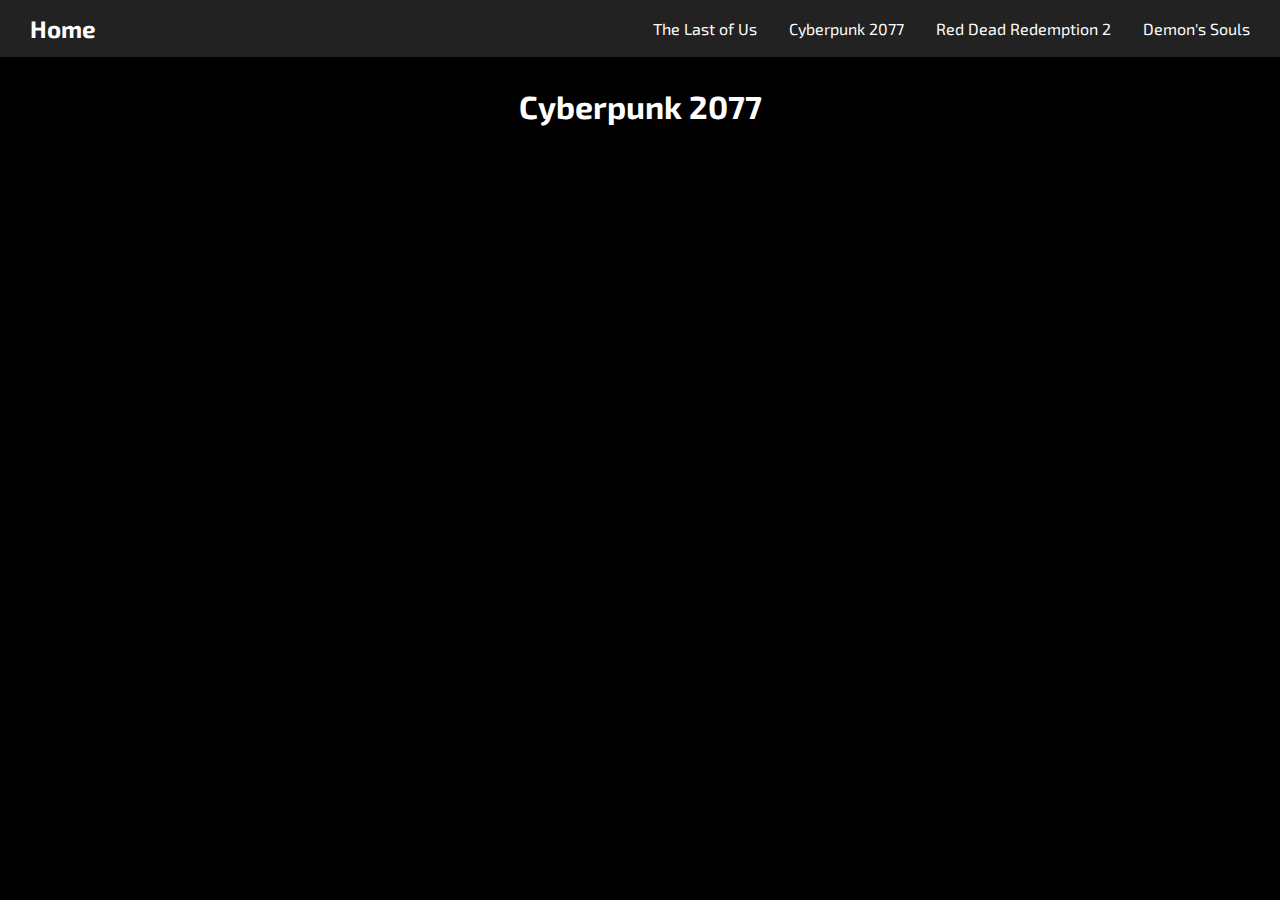
==== public/CP2077.html @ 71cb9b14 "Further cleaned up structure, Started new pages" ====
<!DOCTYPE html>
<html lang="en-us" dir="ltr">

<head>

<meta charset="UTF-8">
<meta name="viewport" content="width=device-width, initial-scale=1.0">
<title>Cyberpunk 2077 Screenshots</title>
<link rel="preconnect" href="https://fonts.googleapis.com">
<link rel="preconnect" href="https://fonts.gstatic.com" crossorigin>
<link href="https://fonts.googleapis.com/css2?family=Exo+2:ital,wght@0,100..900;1,100..900&family=Roboto:ital,wght@0,100;0,300;0,400;0,500;0,700;0,900;1,100;1,300;1,400;1,500;1,700;1,900&display=swap" rel="stylesheet">
<link href="../styles.css" rel="stylesheet">
<link rel="stylesheet" href="https://cdnjs.cloudflare.com/ajax/libs/font-awesome/4.7.0/css/font-awesome.min.css">

</head>

<body>

<div class="navbar"><ul>
    <li class="home"><a href="../index.html">Home</a></li>
    <li><a href="./public/TLOU.html">The Last of Us</a></li>
    <li><a href="./public/CP2077.html">Cyberpunk 2077</a></li>
    <li><a href="./public/RDR2.html">Red Dead Redemption 2</a></li>
    <li><a href="./public/DSouls.html">Demon's Souls</a></li>
</ul></div>

<h1>Cyberpunk 2077</h1>

<div class="gallery">
    
</div>
    
</body>

</html>
---- styles.css ----
* {
    box-sizing: border-box;
  }

body {
    background-color: black;
    font-family: "exo 2", sans-serif;
    margin: 0;
    padding: 0;
}

h1 {
    color: white;
    text-align: center;
    margin: 30px 0px;
}

ul {
    display: flex;
    flex: 1;
    list-style-type: none;
    align-items: center;
    margin: 0;
    padding: 14px;
    background-color: #222;
}

li a {
    color: white;
    padding: 14px 16px;
    text-decoration: none;
}
  
li a:hover {
    background-color: #111;
}

img {
    width: 100%;
    height: auto;
}

.gallery {
    display: grid;
    grid-template: 1fr / 1fr 1fr;
    place-items: center;
}

.gallery a {
    width: 100%;
    padding: 10px;
}

.home {
    margin-right: auto;
    font-weight: bold;
    font-size: 24px;
}

.container {
    position: relative;
    width: 60%;
    height: auto;
    margin: auto;
}

.mySlides {
    display: none;
}
  
.cursor {
    cursor: pointer;
}
  
.prev,
.next {
    cursor: pointer;
    position: absolute;
    top: 40%;
    width: auto;
    padding: 16px;
    margin-top: -50px;
    color: white;
    font-weight: bold;
    font-size: 20px;
    border-radius: 0 3px 3px 0;
    user-select: none;
    -webkit-user-select: none;
}
  
.next {
    right: 0;
    border-radius: 3px 0 0 3px;
}
  
.prev:hover,
.next:hover {
    background-color: rgba(0, 0, 0, 0.8);
}
  
.caption-container {
    text-align: center;
    background-color: #222;
    padding: 2px 16px;
    color: white;
}
  
.row:after {
    content: "";
    display: table;
    clear: both;
}
  
.column {
    float: left;
    width: 25%;
}

.demo {
    opacity: 0.6;
}
  
.active,
  .demo:hover {
    opacity: 1;
}

@media only screen and (max-width: 768px) {
    .navbar {
        display: none;
    }

    .container {
        width: 100%;
    }

    .gallery {
        display: block;
    }
  }

@media only screen and (max-width: 992px) {
    .container {
        width: 80%;
    }
}
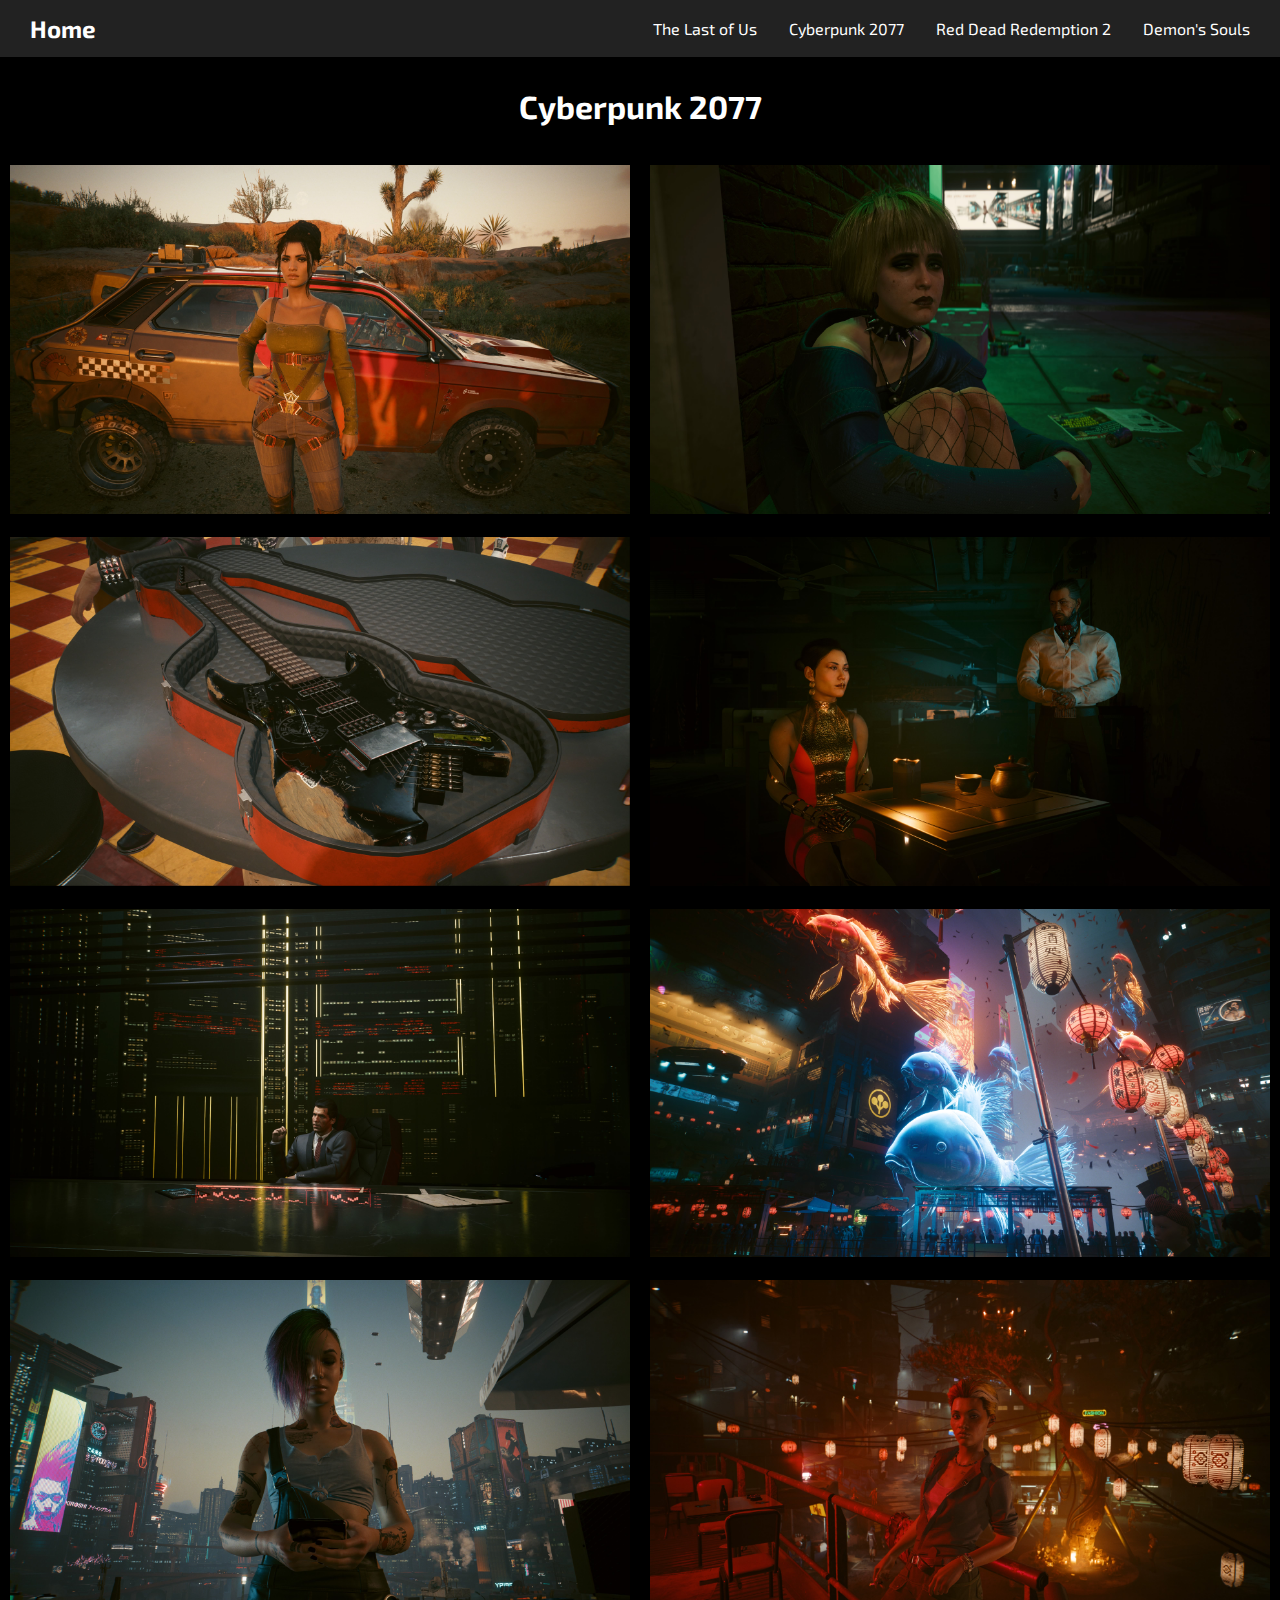
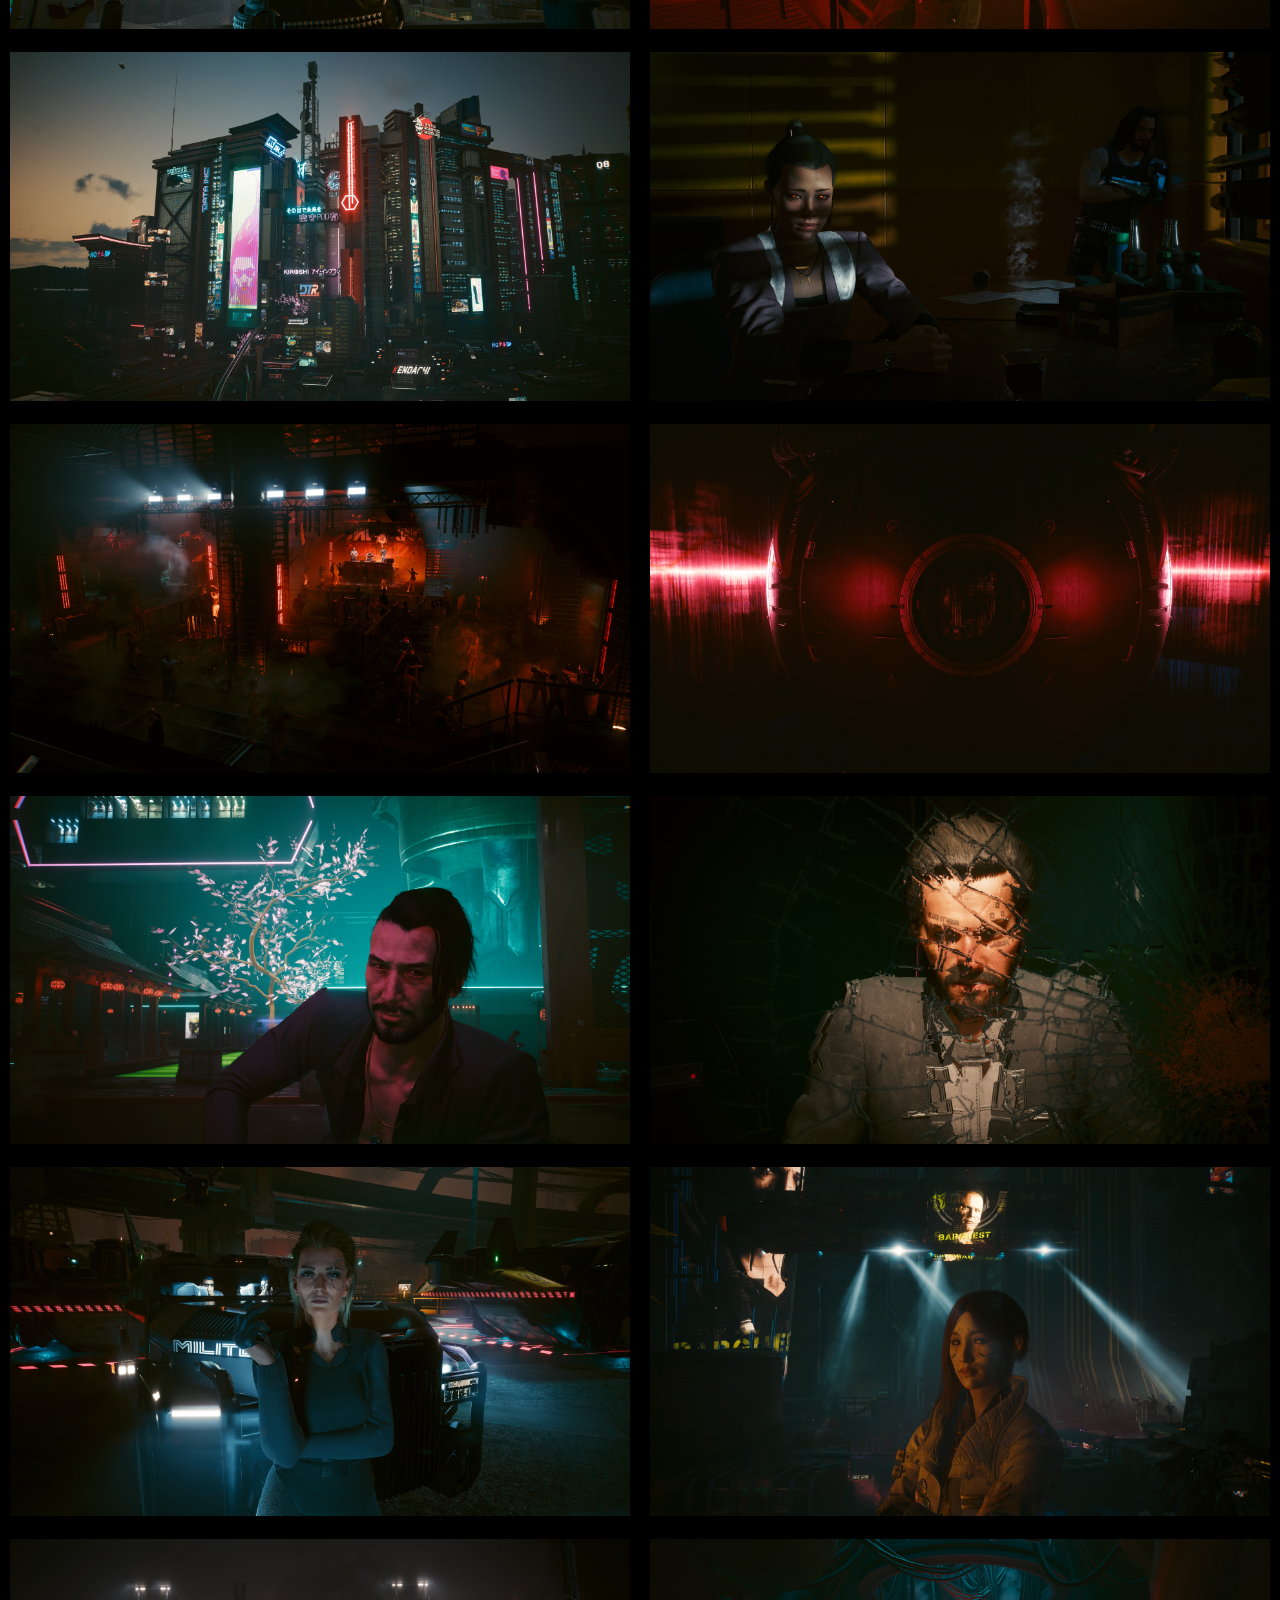
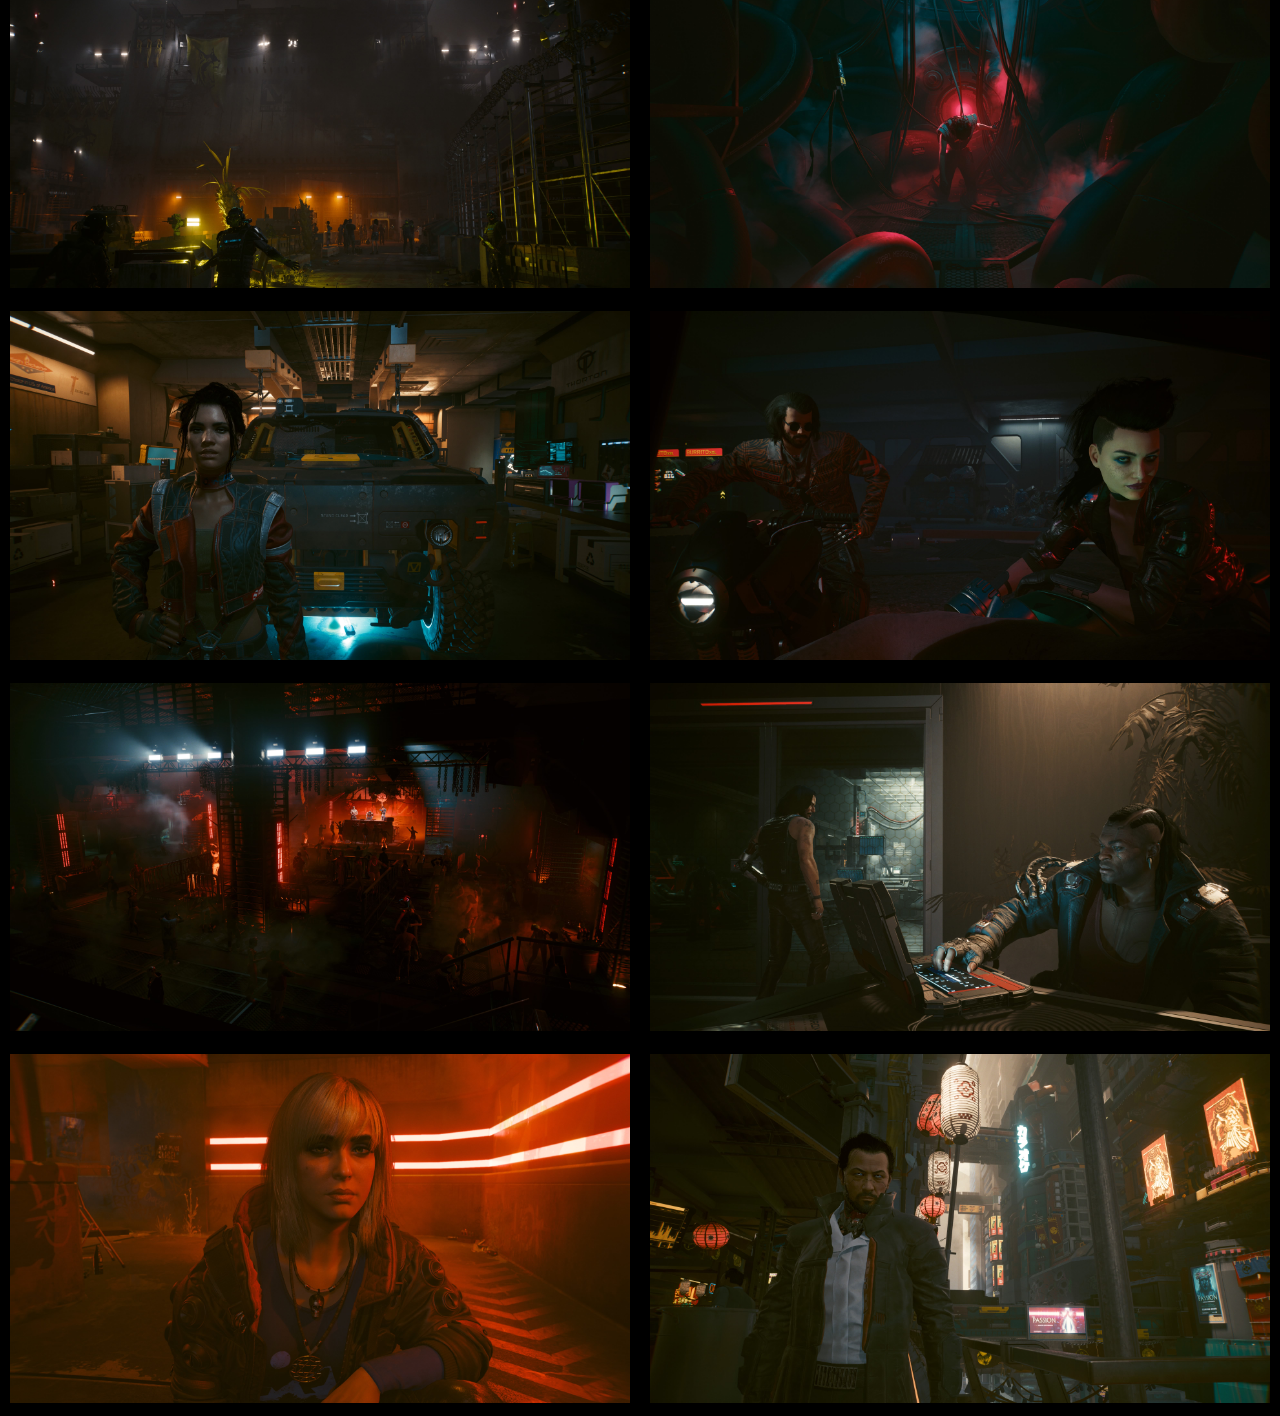
==== commit ee9f228c: "Finished Project. Added images and cleaned up." ====
--- a/public/CP2077.html
+++ b/public/CP2077.html
@@ -18,16 +18,39 @@
 
 <div class="navbar"><ul>
     <li class="home"><a href="../index.html">Home</a></li>
-    <li><a href="./public/TLOU.html">The Last of Us</a></li>
-    <li><a href="./public/CP2077.html">Cyberpunk 2077</a></li>
-    <li><a href="./public/RDR2.html">Red Dead Redemption 2</a></li>
-    <li><a href="./public/DSouls.html">Demon's Souls</a></li>
+    <li><a href="./TLOU.html">The Last of Us</a></li>
+    <li><a href="./CP2077.html">Cyberpunk 2077</a></li>
+    <li><a href="./RDR2.html">Red Dead Redemption 2</a></li>
+    <li><a href="./DSouls.html">Demon's Souls</a></li>
 </ul></div>
 
 <h1>Cyberpunk 2077</h1>
 
 <div class="gallery">
-    
+    <a href="../assets/images/IMG_0345.JPG"><img src="../assets/images/IMG_0345.JPG"></a>
+    <a href="../assets/images/IMG_0362.JPG"><img src="../assets/images/IMG_0362.JPG"></a>
+    <a href="../assets/images/IMG_0347.JPG"><img src="../assets/images/IMG_0347.JPG"></a>
+    <a href="../assets/images/IMG_0348.JPG"><img src="../assets/images/IMG_0348.JPG"></a>
+    <a href="../assets/images/IMG_0343.JPG"><img src="../assets/images/IMG_0343.JPG"></a>
+    <a href="../assets/images/IMG_0355.JPG"><img src="../assets/images/IMG_0355.JPG"></a>
+    <a href="../assets/images/IMG_0167.JPG"><img src="../assets/images/IMG_0167.JPG"></a>
+    <a href="../assets/images/IMG_0169.JPG"><img src="../assets/images/IMG_0169.JPG"></a>
+    <a href="../assets/images/IMG_0342.JPG"><img src="../assets/images/IMG_0342.JPG"></a>
+    <a href="../assets/images/IMG_0346.JPG"><img src="../assets/images/IMG_0346.JPG"></a>
+    <a href="../assets/images/IMG_0356.JPG"><img src="../assets/images/IMG_0356.JPG"></a>
+    <a href="../assets/images/IMG_0350.JPG"><img src="../assets/images/IMG_0350.JPG"></a>
+    <a href="../assets/images/IMG_0361.JPG"><img src="../assets/images/IMG_0361.JPG"></a>
+    <a href="../assets/images/IMG_0363.JPG"><img src="../assets/images/IMG_0363.JPG"></a>
+    <a href="../assets/images/IMG_0364.JPG"><img src="../assets/images/IMG_0364.JPG"></a>
+    <a href="../assets/images/IMG_0366.JPG"><img src="../assets/images/IMG_0366.JPG"></a>
+    <a href="../assets/images/IMG_0360.JPG"><img src="../assets/images/IMG_0360.JPG"></a>
+    <a href="../assets/images/IMG_0351.JPG"><img src="../assets/images/IMG_0351.JPG"></a>
+    <a href="../assets/images/IMG_0357.JPG"><img src="../assets/images/IMG_0357.JPG"></a>
+    <a href="../assets/images/IMG_0359.JPG"><img src="../assets/images/IMG_0359.JPG"></a>
+    <a href="../assets/images/IMG_0356.JPG"><img src="../assets/images/IMG_0356.JPG"></a>
+    <a href="../assets/images/IMG_0358.JPG"><img src="../assets/images/IMG_0358.JPG"></a>
+    <a href="../assets/images/IMG_0337.JPG"><img src="../assets/images/IMG_0338.JPG"></a>
+    <a href="../assets/images/IMG_0340.JPG"><img src="../assets/images/IMG_0340.JPG"></a>
 </div>
     
 </body>
